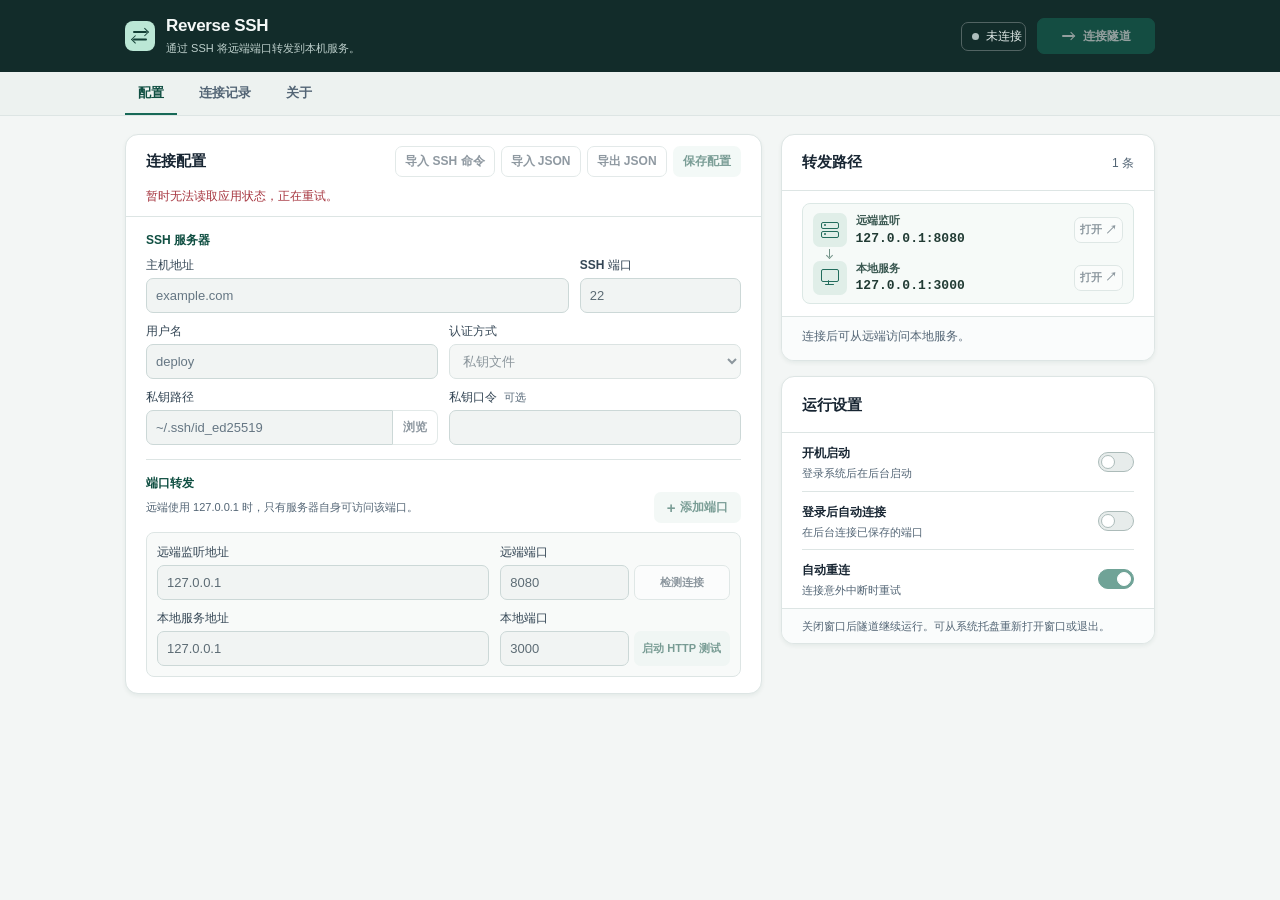
==== internal/ui/index.html @ db6bda7c "Publish Reverse SSH 1.5.1" ====
<!doctype html>
<html lang="zh-CN">
<head>
  <meta charset="utf-8">
  <meta name="viewport" content="width=device-width, initial-scale=1">
  <meta name="color-scheme" content="light">
  <title>Reverse SSH</title>
  <link rel="icon" href="data:,">
  <link rel="stylesheet" href="app.css">
  <script src="app.js" defer></script>
</head>
<body>
  <header class="app-header">
    <div class="topbar">
      <div class="shell topbar-inner">
        <div class="brand">
          <span class="app-icon" aria-hidden="true"><i></i><i></i></span>
          <div><h1>Reverse SSH</h1><p>通过 SSH 将远端端口转发到本机服务。</p></div>
        </div>
        <div class="topbar-actions">
          <div class="status-badge" id="statusBadge" data-state="idle"><span class="status-dot" aria-hidden="true"></span><span id="statusLabel" role="status">未连接</span></div>
          <button class="button button-primary" id="connectButton" type="submit" form="profileForm" disabled><span class="connect-icon" aria-hidden="true"></span><span id="connectText">连接隧道</span></button>
        </div>
      </div>
    </div>
    <div class="tabbar">
      <div class="shell tabs" id="appTabs" role="tablist" aria-label="应用页面">
        <button class="tab" id="configTab" type="button" role="tab" aria-selected="true" aria-controls="configPanel">配置</button>
        <button class="tab" id="logsTab" type="button" role="tab" aria-selected="false" aria-controls="logsPanel" tabindex="-1">连接记录</button>
        <button class="tab" id="aboutTab" type="button" role="tab" aria-selected="false" aria-controls="aboutPanel" tabindex="-1">关于</button>
      </div>
    </div>
  </header>
  <main class="shell main">
    <section class="layout tab-panel" id="configPanel" role="tabpanel" aria-labelledby="configTab" tabindex="0">
      <form class="panel config" id="profileForm" autocomplete="off">
        <div class="panel-head">
          <h2>连接配置</h2>
          <div class="config-actions">
            <button class="button button-secondary" id="importCommandButton" type="button" disabled>导入 SSH 命令</button>
            <button class="button button-secondary" id="importButton" type="button" aria-label="导入 JSON 配置" disabled>导入 JSON</button>
            <button class="button button-secondary" id="exportButton" type="button" aria-label="导出 JSON 配置" disabled>导出 JSON</button>
            <button class="button button-quiet" id="saveButton" type="button" disabled>保存配置</button>
          </div>
          <p class="form-message config-message" id="configMessage" role="status" hidden></p>
          <p class="form-message config-message" id="formMessage" role="status" hidden></p>
        </div>
        <fieldset class="section" id="serverSection" disabled>
          <legend>SSH 服务器</legend>
          <div class="fields address-fields">
            <label>主机地址<input name="host" type="text" placeholder="example.com" spellcheck="false" autocapitalize="off" required></label>
            <label>SSH 端口<input name="sshPort" type="number" min="1" max="65535" value="22" required></label>
          </div>
          <div class="fields equal-fields">
            <label>用户名<input name="user" type="text" placeholder="deploy" spellcheck="false" autocapitalize="off" required></label>
            <label>认证方式<select name="auth"><option value="key">私钥文件</option><option value="password">密码</option><option value="agent">SSH Agent</option></select></label>
          </div>
          <div class="fields equal-fields" id="keyFields">
            <div><label for="keyPath">私钥路径</label><div class="input-group"><input id="keyPath" name="keyPath" type="text" placeholder="~/.ssh/id_ed25519" spellcheck="false" autocapitalize="off"><button class="button button-secondary" id="pickKey" type="button" title="选择私钥文件">浏览</button></div></div>
            <label>私钥口令 <small>可选</small><input name="passphrase" type="password" autocomplete="off"></label>
          </div>
          <div class="fields equal-fields" id="passwordFields" hidden>
            <label>SSH 密码<input name="password" type="password" autocomplete="off" aria-describedby="passwordStorageStatus"></label>
            <div class="password-storage">
              <label class="password-consent"><input id="rememberPassword" name="rememberPassword" type="checkbox" aria-describedby="passwordStorageHelp">保存密码（加密）</label>
              <p id="passwordStorageHelp">密码以 AES 加密保存在本机，密钥固定内置于应用。</p>
              <p id="passwordStorageStatus" role="status" hidden></p>
            </div>
          </div>
        </fieldset>
        <fieldset class="section forward-section" id="forwardSection">
          <legend>端口转发</legend>
          <div class="forward-actions">
            <p class="input-note" id="bindHint">远端使用 127.0.0.1 时，只有服务器自身可访问该端口。</p>
            <button class="button button-quiet" id="addForward" type="button" aria-describedby="forwardLimit" disabled><span class="plus-icon" aria-hidden="true">+</span>添加端口</button>
          </div>
          <p class="input-note forward-limit" id="forwardLimit" hidden>已达到 64 条转发上限。</p>
          <div class="forward-list" id="forwardList"></div>
        </fieldset>
      </form>
      <aside class="side">
        <section class="panel route-panel" aria-labelledby="routeTitle">
          <div class="panel-head"><h2 id="routeTitle">转发路径</h2><span class="route-count" id="routeCount"></span></div>
          <ol class="route-list" id="routeList" aria-labelledby="routeTitle"></ol>
          <section class="detached-test-panel" id="detachedTestPanel" aria-labelledby="detachedTestTitle" hidden>
            <h3 id="detachedTestTitle">其他测试服务</h3>
            <ul class="detached-tests" id="detachedTests" aria-labelledby="detachedTestTitle"></ul>
          </section>
          <div class="route-footer"><span id="statusMessage" role="status">连接后可从远端访问本地服务。</span></div>
        </section>
        <section class="panel settings" aria-labelledby="settingsTitle">
          <div class="panel-head"><h2 id="settingsTitle">运行设置</h2></div>
          <div class="setting-row">
            <div><label for="autoStart">开机启动</label><p id="startNote">登录系统后在后台启动</p></div>
            <input class="switch" type="checkbox" role="switch" id="autoStart" aria-describedby="startNote" disabled>
          </div>
          <div class="setting-row" id="autoConnectRow">
            <div><label for="autoConnect">登录后自动连接</label><p id="autoConnectNote">在后台连接已保存的端口</p></div>
            <input class="switch" form="profileForm" name="autoConnect" type="checkbox" role="switch" id="autoConnect" aria-describedby="autoConnectNote" disabled>
          </div>
          <div class="setting-row" id="reconnectRow">
            <div><label for="reconnect">自动重连</label><p id="reconnectNote">连接意外中断时重试</p></div>
            <input class="switch" form="profileForm" name="reconnect" type="checkbox" role="switch" id="reconnect" aria-describedby="reconnectNote" checked disabled>
          </div>
          <p class="background-note" id="backgroundNote">关闭窗口后隧道继续运行。</p>
          <p class="settings-message" id="settingsMessage" role="status" hidden></p>
        </section>
      </aside>
    </section>
    <section class="panel activity tab-panel" id="logsPanel" role="tabpanel" aria-labelledby="logsTab" tabindex="0" hidden>
      <div class="panel-head"><h2>连接记录</h2></div>
      <p class="activity-empty" id="activityEmpty">暂无连接记录</p>
      <ol class="activity-list" id="activityList" aria-label="连接事件" hidden></ol>
    </section>
    <section class="panel about tab-panel" id="aboutPanel" role="tabpanel" aria-labelledby="aboutTab" tabindex="0" hidden>
      <div class="panel-head"><h2>关于 Reverse SSH</h2></div>
      <div class="about-content">
        <p>Reverse SSH 是一款桌面 SSH 反向转发工具。它用一条 SSH 隧道将多个远端端口转发到本机服务，并支持后台运行。</p>
        <button class="button button-secondary" id="openGitHub" type="button" aria-label="在默认浏览器打开 GitHub 项目">GitHub</button>
        <p class="form-message" id="githubMessage" role="status" hidden></p>
        <p class="about-copyright">© 2026 Reverse SSH</p>
      </div>
    </section>
  </main>
  <template id="forwardTemplate">
    <div class="forward-entry" data-forward role="group">
      <div class="forward-entry-head">
        <span class="forward-name"></span>
        <button class="button button-remove" type="button" data-remove-forward>移除</button>
      </div>
      <div class="fields forward-endpoint-fields">
        <label>远端监听地址<input data-forward-field="remoteBind" type="text" spellcheck="false" autocapitalize="off" aria-describedby="bindHint" required></label>
        <div class="forward-port">
          <label>远端端口<input data-forward-field="remotePort" type="number" min="1" max="65535" required></label>
          <button class="button button-secondary forward-check-button" type="button" data-check-action disabled>检测连接</button>
        </div>
      </div>
      <div class="fields forward-endpoint-fields">
        <label>本地服务地址<input data-forward-field="localHost" type="text" spellcheck="false" autocapitalize="off" required></label>
        <div class="forward-port forward-local-port">
          <label>本地端口<input data-forward-field="localPort" type="number" min="1" max="65535" required></label>
          <button class="button button-quiet route-test-button" type="button" data-test-action disabled>启动 HTTP 测试</button>
        </div>
      </div>
      <p class="test-status" data-test-status role="status" hidden></p>
      <p class="route-feedback" data-test-feedback role="status" hidden></p>
      <p class="route-feedback" data-check-feedback role="status" hidden></p>
      <dl class="check-results" data-check-results role="status" aria-label="HTTP 连接检测结果" hidden>
        <div class="check-result" data-check-side="local">
          <dt>本地</dt>
          <dd><span class="check-value" data-check-value></span><span class="check-latency" data-check-latency hidden></span></dd>
        </div>
        <div class="check-result" data-check-side="remote">
          <dt>远端</dt>
          <dd><span class="check-value" data-check-value></span><span class="check-latency" data-check-latency hidden></span><span class="check-path" data-check-via hidden>经 SSH</span></dd>
        </div>
      </dl>
    </div>
  </template>
  <template id="routeTemplate">
    <li class="route" data-route>
      <div class="route-endpoint">
        <div class="node-icon remote-icon" aria-hidden="true"><i></i><i></i></div>
        <div class="node-copy"><h3>远端监听</h3><p class="endpoint" data-remote-endpoint></p></div>
        <button class="button button-secondary route-open" type="button" data-route-action="remote" title="在浏览器打开远端 HTTP 地址">打开<span aria-hidden="true">↗</span></button>
      </div>
      <div class="route-link" aria-hidden="true"></div>
      <div class="route-endpoint">
        <div class="node-icon local-icon" aria-hidden="true"><i></i></div>
        <div class="node-copy"><h3>本地服务</h3><p class="endpoint" data-local-endpoint></p></div>
        <button class="button button-secondary route-open" type="button" data-route-action="local" title="在浏览器打开本地 HTTP 地址">打开<span aria-hidden="true">↗</span></button>
      </div>
      <p class="route-feedback" data-route-feedback role="status" hidden></p>
    </li>
  </template>
  <template id="detachedTestTemplate">
    <li class="detached-test">
      <p class="endpoint" data-local-endpoint></p>
      <button class="button button-secondary route-test-button" type="button" data-test-action>停止 HTTP 测试</button>
      <p class="route-feedback" data-test-feedback role="status" hidden></p>
    </li>
  </template>
  <dialog id="importDialog" aria-labelledby="importTitle">
    <div class="dialog-content">
      <h2 id="importTitle">导入配置</h2>
      <p>导入配置会覆盖尚未保存的修改。</p>
      <div class="dialog-actions">
        <button class="button button-secondary" id="cancelImport" type="button" autofocus>取消</button>
        <button class="button button-primary" id="confirmImport" type="button">选择配置文件</button>
      </div>
    </div>
  </dialog>
  <dialog id="commandDialog" aria-labelledby="commandTitle" aria-describedby="commandHelp">
    <form class="dialog-content command-form" id="commandForm" autocomplete="off">
      <h2 id="commandTitle">导入 SSH 命令</h2>
      <p id="commandHelp">粘贴带有 <code>-R</code> 的 SSH 命令，将其中的服务器和转发参数填入配置草稿。</p>
      <label for="sshCommand">SSH 命令</label>
      <textarea id="sshCommand" name="command" rows="5" placeholder="ssh -N -R 8080:127.0.0.1:3000 deploy@example.com" autocomplete="off" autocapitalize="off" autocorrect="off" spellcheck="false" required autofocus></textarea>
      <p class="form-message" id="commandError" role="alert" hidden></p>
      <div class="dialog-actions">
        <button class="button button-secondary" id="cancelCommand" type="button">取消</button>
        <button class="button button-primary" id="applyCommand" type="submit">解析并填入</button>
      </div>
    </form>
  </dialog>
  <dialog id="trustDialog" aria-labelledby="trustTitle">
    <div class="dialog-content">
      <h2 id="trustTitle">验证 SSH 主机</h2>
      <p>首次连接此主机。请通过可信渠道核对下方指纹。</p>
      <dl class="fingerprint">
        <div><dt>主机</dt><dd id="trustHost"></dd></div>
        <div id="trustAlgorithmRow"><dt>算法</dt><dd id="trustAlgorithm"></dd></div>
        <div><dt>指纹</dt><dd id="trustFingerprint"></dd></div>
      </dl>
      <p class="form-message" id="trustError" role="alert" hidden></p>
      <div class="dialog-actions">
        <button class="button button-secondary" id="rejectTrust" type="button" autofocus>取消连接</button>
        <button class="button button-primary" id="acceptTrust" type="button">信任并连接</button>
      </div>
    </div>
  </dialog>
</body>
</html>
---- internal/ui/app.css ----
:root {
  color: #172532;
  background: #f3f6f5;
  font: 14px/1.5 -apple-system, BlinkMacSystemFont, "Segoe UI", "PingFang SC", "Microsoft YaHei", sans-serif;
  --ink: #172532;
  --muted: #536575;
  --line: #dde5e4;
  --teal: #176957;
  --teal-dark: #104f42;
  --teal-light: #e5f2ed;
  --danger: #a6353f;
  --focus: #277b68;
  --mono: ui-monospace, "SF Mono", Consolas, "Liberation Mono", monospace;
  scroll-padding-top: 126px;
}

*, *::before, *::after { box-sizing: border-box; }
body, h1, h2, h3, p, dl, dd { margin: 0; }
button, input, select, textarea { font: inherit; }
button { cursor: pointer; }
button:disabled, input:disabled, select:disabled { cursor: default; }
[hidden] { display: none !important; }
.shell { width: min(100% - 64px, 1030px); margin-inline: auto; }

.app-header { position: sticky; top: 0; z-index: 3; }
.topbar { background: #122c2a; color: #f4f8f7; }
.topbar-inner { min-height: 72px; display: flex; align-items: center; justify-content: space-between; gap: 16px; }
.brand { display: flex; flex: 1 1 auto; min-width: 0; align-items: center; gap: 11px; }
.brand h1 { font-size: 17px; font-weight: 700; line-height: 1.3; letter-spacing: -.02em; }
.brand p { margin-top: 3px; color: #bed0cc; font-size: 11px; }
.topbar-actions { display: flex; flex: 0 0 auto; align-items: center; gap: 11px; }
.app-icon { position: relative; flex: 0 0 30px; height: 30px; border-radius: 8px; background: #bbe7d5; color: #133f35; }
.app-icon i { position: absolute; left: 8px; top: 10px; width: 14px; height: 1.5px; border-radius: 2px; background: currentColor; }
.app-icon i:last-child { top: 18px; transform: rotate(180deg); }
.app-icon i::after { content: ''; position: absolute; top: -2px; right: 0; width: 5.5px; height: 5.5px; border: solid currentColor; border-width: 1.5px 1.5px 0 0; transform: rotate(45deg); }
.status-badge { display: inline-flex; align-items: center; gap: 7px; min-height: 29px; padding: 3px 10px; border: 1px solid #526463; border-radius: 7px; color: #e3ecea; font-size: 12px; white-space: nowrap; }
.status-dot { flex: 0 0 7px; height: 7px; border-radius: 50%; background: #aebebd; }
.status-badge[data-state="connected"] { border-color: #427a69; background: #183f35; color: #dbf5e9; }
.status-badge[data-state="connected"] .status-dot { background: #7fe1b7; }
.status-badge[data-state="connecting"] .status-dot,
.status-badge[data-state="reconnecting"] .status-dot,
.status-badge[data-state="hostkey"] .status-dot { background: #f2c57d; }
.status-badge[data-state="error"] .status-dot { background: #f5a9ac; }

.tabbar { background: #edf2f0; border-bottom: 1px solid var(--line); }
.tabs { display: flex; gap: 9px; }
.tab { min-height: 43px; padding: 0 13px; border: 0; border-bottom: 2px solid transparent; background: transparent; color: var(--muted); font-size: 13px; font-weight: 650; }
.tab:hover { background: #e3ebe7; color: var(--ink); }
.tab[aria-selected="true"] { border-bottom-color: var(--teal); color: var(--teal-dark); }
.tab:focus-visible, .tab-panel:focus-visible { outline: 2px solid var(--focus); outline-offset: -3px; }
.main { padding-block: 18px 20px; }
.layout { display: grid; grid-template-columns: minmax(0, 1.7fr) minmax(280px, 1fr); gap: 19px; align-items: start; }
.panel { min-width: 0; overflow: hidden; border: 1px solid var(--line); border-radius: 13px; background: #fff; box-shadow: 0 2px 4px #173b3210; }
.config { padding-bottom: 16px; }
.panel-head { min-height: 56px; padding: 11px 20px; display: flex; align-items: center; justify-content: space-between; gap: 10px; border-bottom: 1px solid var(--line); }
h2 { font-size: 15px; font-weight: 700; }
.config > .panel-head { flex-wrap: wrap; }
.config-actions { display: flex; flex-wrap: wrap; gap: 6px; margin-left: auto; }
.config-actions .button { min-height: 31px; padding-inline: 9px; }
.config-message { flex-basis: 100%; }
.section { display: block; min-inline-size: 0; border: 0; padding: 0; margin: 14px 20px 0; }
.section + .section { padding-top: 14px; border-top: 1px solid var(--line); }
.section legend { float: left; width: 100%; padding: 0; margin: 0 0 7px; color: var(--teal-dark); font-size: 12px; font-weight: 700; }
.fields { clear: both; display: grid; gap: 11px; }
.fields + .fields { margin-top: 9px; }
.address-fields { grid-template-columns: minmax(0, 1fr) minmax(86px, .38fr); }
.equal-fields { grid-template-columns: repeat(2, minmax(0, 1fr)); }
.fields label { display: block; min-width: 0; color: #344655; font-size: 12px; font-weight: 590; }
.fields small { margin-left: 4px; color: var(--muted); font-size: 11px; font-weight: 400; }
.fields input, .fields select { display: block; width: 100%; height: 35px; margin-top: 4px; padding: 6px 9px; border: 1px solid #ccd8d7; border-radius: 7px; background: #fcfdfd; color: var(--ink); font-size: 13px; font-weight: 430; }
.fields input::placeholder { color: #657683; opacity: 1; }
.fields input:disabled, .fields select:disabled { background: #f1f4f3; color: #5c6b74; }
.fields input:focus, .fields select:focus { border-color: var(--focus); outline: 2px solid #3b927a44; outline-offset: 0; }
.fields .password-consent { display: flex; align-items: center; gap: 7px; width: fit-content; }
.fields .password-consent input { width: 15px; height: 15px; margin: 0; padding: 0; accent-color: var(--teal); }
.fields .password-consent input:disabled { opacity: .6; }
.password-storage { align-self: start; }
.password-storage p { margin-top: 4px; color: var(--muted); font-size: 11px; }
.password-storage p[data-error="true"] { color: var(--danger); }
.input-group { display: flex; align-items: stretch; margin-top: 4px; }
.input-group input { min-width: 0; margin-top: 0; border-radius: 7px 0 0 7px; }
.input-group input:focus { z-index: 1; }
.input-group .button { flex: 0 0 auto; border-left: 0; border-radius: 0 7px 7px 0; min-height: 35px; padding-inline: 10px; }
.input-note { margin-top: 7px; color: var(--muted); font-size: 11px; }
.forward-section legend { margin-bottom: 0; }
.forward-actions { clear: both; display: flex; align-items: center; justify-content: space-between; gap: 10px; margin-bottom: 9px; }
.forward-actions .input-note { margin: 0; }
.forward-actions .button { gap: 4px; }
.plus-icon { font-size: 15px; line-height: 1; }
.forward-limit { margin: 0 0 8px; }
.forward-list { display: grid; gap: 9px; }
.forward-entry { padding: 10px; border: 1px solid var(--line); border-radius: 8px; background: #f8faf9; }
.forward-entry-head { display: flex; justify-content: space-between; align-items: center; gap: 8px; margin-bottom: 5px; }
.forward-name { color: var(--teal-dark); font-size: 12px; font-weight: 680; }
.forward-endpoint-fields { grid-template-columns: minmax(0, 1.45fr) minmax(192px, 1fr); }
.forward-port { display: grid; grid-template-columns: minmax(0, 1fr) auto; align-items: end; gap: 5px; }
.forward-port .button { min-width: 96px; min-height: 35px; padding: 4px 7px; font-size: 11px; }
.button-remove { min-height: 23px; padding: 2px 6px; color: var(--muted); background: transparent; }
.button-remove:hover:enabled { color: var(--danger); background: #f9ebec; }

.button { min-height: 34px; display: inline-flex; align-items: center; justify-content: center; gap: 8px; padding: 5px 12px; border: 1px solid transparent; border-radius: 7px; font-size: 12px; font-weight: 640; line-height: 1.35; white-space: nowrap; transition: background-color 120ms ease, border-color 120ms ease; }
.button:focus-visible, .switch:focus-visible { outline: 2px solid var(--focus); outline-offset: 3px; }
.button:disabled { opacity: .55; }
.button-quiet { min-height: 31px; background: #eaf4f0; color: var(--teal-dark); }
.button-quiet:hover:enabled { background: #dcefe6; }
.button-secondary { border-color: #ccd8d7; background: #fff; color: #344655; }
.button-secondary:hover:enabled { background: #eef4f2; }
.button-primary { border-color: var(--teal); background: var(--teal); color: #fff; }
.button-primary:hover:enabled { border-color: var(--teal-dark); background: var(--teal-dark); }
.button-stop { background: #fff; border-color: #cbd9d7; color: #263e42; }
.button-stop:hover:enabled { background: #edf4f1; border-color: #afc5c0; }
#connectButton { min-width: 118px; min-height: 36px; }
.connect-icon { position: relative; width: 13px; height: 12px; }
.connect-icon::before { content: ''; position: absolute; left: 0; top: 5px; width: 12px; height: 1.5px; border-radius: 1px; background: currentColor; }
.connect-icon::after { content: ''; position: absolute; right: 1px; top: 3px; width: 6px; height: 6px; border: solid currentColor; border-width: 1.5px 1.5px 0 0; transform: rotate(45deg); }
.button-stop .connect-icon::before { width: 9px; height: 9px; left: 2px; top: 1.5px; background: transparent; border: 1.5px solid currentColor; border-radius: 2px; }
.button-stop .connect-icon::after { display: none; }
.form-message, .settings-message { color: var(--teal-dark); min-width: 0; overflow-wrap: anywhere; font-size: 12px; }
.form-message[data-error="true"], .settings-message[data-error="true"] { color: var(--danger); }

.side { display: grid; gap: 15px; }
.route-count { color: var(--muted); font-size: 12px; font-variant-numeric: tabular-nums; }
.route-list { display: grid; gap: 8px; margin: 0; padding: 12px 20px; list-style: none; max-height: min(43vh, 340px); overflow-y: auto; }
.route-list:focus-visible { outline: 2px solid var(--focus); outline-offset: -2px; }
.route { padding: 8px 10px; border: 1px solid #dce8e5; border-radius: 8px; background: #f6faf8; }
.route-panel[data-state="connected"] .route { border-color: #bfdbd0; }
.route-endpoint { display: flex; align-items: center; gap: 9px; }
.node-icon { position: relative; flex: 0 0 34px; height: 34px; border-radius: 7px; background: #e0eee8; color: #236d5d; }
.remote-icon i { position: absolute; top: 9px; left: 8px; width: 18px; height: 7px; border: 1.5px solid currentColor; border-radius: 2px; }
.remote-icon i + i { top: 18px; }
.remote-icon i::before { content: ''; position: absolute; top: 1px; left: 2px; width: 2px; height: 2px; border-radius: 50%; background: currentColor; }
.local-icon i { position: absolute; top: 8px; left: 8px; width: 18px; height: 13px; border: 1.5px solid currentColor; border-radius: 2px; }
.local-icon i::before { content: ''; position: absolute; top: 10px; left: 6px; width: 1.5px; height: 5px; border-radius: 2px; background: currentColor; }
.local-icon i::after { content: ''; position: absolute; top: 14px; left: 3px; width: 9px; height: 1.5px; border-radius: 2px; background: currentColor; }
.node-copy { min-width: 0; }
.route h3 { color: #395750; font-size: 11px; font-weight: 640; }
.endpoint { margin-top: 1px; font: 650 13px/1.4 var(--mono); color: #213b34; overflow-wrap: anywhere; }
.route-link { position: relative; width: 34px; height: 12px; color: #719287; }
.route-link::before { content: ''; position: absolute; top: 1px; height: 8px; left: 16px; border-left: 1px solid currentColor; }
.route-link::after { content: ''; position: absolute; top: 5px; left: 14px; width: 5px; height: 5px; border-right: 1px solid currentColor; border-bottom: 1px solid currentColor; transform: rotate(45deg); }
.route-panel[data-state="connected"] .route-link { color: var(--teal); }
.route-footer { min-height: 44px; padding: 10px 20px; border-top: 1px solid var(--line); background: #fafcfc; color: var(--muted); font-size: 12px; overflow-wrap: anywhere; }
.route-panel[data-state="error"] .route-footer { color: var(--danger); }
.route-open { min-height: 26px; margin-left: auto; gap: 3px; padding: 3px 5px; font-size: 11px; }
.route-open span { font-size: 12px; }
.route-test-button { min-height: 27px; padding: 4px 7px; font-size: 11px; }
.test-status { margin-top: 5px; color: var(--teal-dark); font-size: 11px; }
.test-status::before { content: ''; display: inline-block; width: 6px; height: 6px; margin-right: 5px; border-radius: 100%; background: var(--teal); vertical-align: 1px; }
.route-feedback { margin-top: 6px; color: var(--muted); font-size: 11px; overflow-wrap: anywhere; }
.route-feedback[data-error="true"] { color: var(--danger); }
.check-results { margin-top: 7px; padding: 0 8px; border: 1px solid var(--line); border-radius: 7px; background: #fff; }
.check-result { display: grid; grid-template-columns: 26px minmax(0, 1fr); gap: 7px; align-items: baseline; padding: 5px 0; color: var(--muted); font-size: 11px; }
.check-result + .check-result { border-top: 1px solid var(--line); }
.check-result dt { color: var(--ink); font-weight: 650; }
.check-result dd { display: flex; flex-wrap: wrap; align-items: baseline; gap: 3px 8px; margin: 0; }
.check-value { min-width: 0; overflow-wrap: anywhere; }
.check-result[data-ok="true"] .check-value { color: var(--teal-dark); }
.check-result[data-ok="false"] .check-value { color: var(--danger); }
.check-latency { font-variant-numeric: tabular-nums; white-space: nowrap; }
.check-path { padding: 0 4px; border-radius: 4px; background: #eaf4f0; color: var(--teal-dark); }
.detached-test-panel { padding: 9px 20px 0; border-top: 1px solid var(--line); }
.detached-test-panel h3 { color: var(--muted); font-size: 11px; font-weight: 640; }
.detached-tests { max-height: 170px; overflow-y: auto; margin: 4px 0 0; padding: 0; list-style: none; }
.detached-tests:focus-visible { outline: 2px solid var(--focus); outline-offset: -2px; }
.detached-test { display: flex; flex-wrap: wrap; align-items: center; justify-content: space-between; gap: 6px; padding: 8px 0; border-top: 1px solid var(--line); }
.detached-test .route-feedback { flex-basis: 100%; }

.setting-row { min-height: 57px; display: flex; align-items: center; justify-content: space-between; gap: 13px; margin-inline: 20px; padding-block: 9px; }
.setting-row + .setting-row { border-top: 1px solid var(--line); }
.setting-row label { font-size: 12px; font-weight: 680; }
.setting-row p { margin-top: 2px; color: var(--muted); font-size: 11px; }
.background-note { padding: 9px 20px; border-top: 1px solid var(--line); background: #fafcfc; color: var(--muted); font-size: 11px; }
.settings-message { padding: 8px 20px 12px; border-top: 1px solid var(--line); }
.switch { position: relative; appearance: none; flex: 0 0 36px; height: 20px; margin: 0; border: 1px solid #78918e; border-radius: 14px; background: #d8e1e0; color: #fff; cursor: pointer; transition: background-color 120ms, border-color 120ms; }
.switch::after { content: ''; position: absolute; left: 2px; top: 2px; width: 14px; height: 14px; border: 1px solid #78918e; border-radius: 50%; background: currentColor; transition: transform 120ms; }
.switch:checked { border-color: var(--teal); background: var(--teal); }
.switch:checked::after { border-color: #fff; transform: translateX(16px); }
.switch:disabled { opacity: .61; }

.activity-empty { padding: 26px 20px; color: var(--muted); font-size: 13px; }
.activity-list { margin: 0; padding: 4px 20px; list-style: none; }
.activity-list li { display: grid; grid-template-columns: 68px minmax(0, 1fr); align-items: baseline; gap: 10px; padding: 10px 0; color: var(--muted); font-size: 12px; overflow-wrap: anywhere; }
.activity-list li + li { border-top: 1px solid var(--line); }
.activity-list time { font-family: var(--mono); font-size: 11px; }
.activity-list li[data-error="true"] { color: var(--danger); }
.about { max-width: 590px; }
.about-content { display: grid; justify-items: start; gap: 14px; padding: 18px 20px; color: var(--muted); }
.about-content .about-copyright { color: var(--muted); font-size: 12px; }

dialog { width: min(calc(100vw - 32px), 460px); max-height: calc(100vh - 32px); border: 1px solid var(--line); border-radius: 13px; background: #fff; color: var(--ink); padding: 0; box-shadow: 0 15px 55px #091d2344; }
dialog::backdrop { background: #102a2a77; }
.dialog-content { padding: 21px; }
.dialog-content h2 { font-size: 17px; }
.dialog-content > p { margin-top: 7px; color: var(--muted); font-size: 13px; }
.command-form label { display: block; margin-top: 13px; color: #344655; font-size: 12px; font-weight: 640; }
.command-form textarea { display: block; width: 100%; margin-top: 5px; padding: 9px 10px; resize: vertical; border: 1px solid #ccd8d7; border-radius: 7px; background: #fcfdfd; color: var(--ink); font: 12px/1.55 var(--mono); }
.command-form textarea:focus { border-color: var(--focus); outline: 2px solid #3b927a44; outline-offset: 0; }
.fingerprint { margin: 14px 0; padding: 11px; border: 1px solid var(--line); border-radius: 7px; background: #f7faf8; }
.fingerprint div { display: grid; grid-template-columns: 42px minmax(0, 1fr); gap: 8px; margin: 3px 0; }
.fingerprint dt { color: var(--muted); font-size: 12px; }
.fingerprint dd { font: 12px/1.5 var(--mono); overflow-wrap: anywhere; }
.dialog-actions { display: flex; justify-content: flex-end; flex-wrap: wrap; gap: 8px; margin-top: 17px; }

@media (max-width: 820px) {
  .shell { width: calc(100% - 32px); }
  .layout { grid-template-columns: minmax(0, 1.7fr) minmax(250px, 1fr); gap: 14px; }
  .config > .panel-head { padding-inline: 16px; }
  .config-actions { gap: 4px; }
  .config-actions .button { padding-inline: 5px; font-size: 11px; }
  .route-list { padding-inline: 14px; }
  .route { padding-inline: 8px; }
  .route-endpoint { gap: 7px; }
}
@media (max-height: 730px) {
  :root { scroll-padding-top: 110px; }
  .topbar-inner { min-height: 60px; }
  .tab { min-height: 39px; }
  .main { padding-block: 14px 16px; }
  .panel-head { min-height: 43px; padding-block: 6px; }
  .config { padding-bottom: 10px; }
  .section { margin-top: 9px; }
  .section + .section { padding-top: 8px; }
  .section legend { margin-bottom: 4px; }
  .fields + .fields { margin-top: 5px; }
  .fields input, .fields select, .input-group .button { height: 31px; min-height: 31px; margin-top: 2px; }
  .forward-port .button { min-height: 31px; }
  .input-group { margin-top: 2px; }
  .input-group input, .input-group .button { margin-top: 0; }
  .input-note { margin-top: 5px; }
  .route-list { padding-block: 9px; }
  .forward-actions { margin-bottom: 7px; }
  .forward-entry { padding: 8px; }
  .setting-row { min-height: 51px; }
}
@media (max-width: 680px) {
  .layout { grid-template-columns: minmax(0, 1fr); }
}
@media (max-width: 520px) {
  :root { scroll-padding-top: 150px; }
  .topbar-inner { flex-wrap: wrap; row-gap: 8px; padding-block: 9px; }
  .brand { flex: 1 1 225px; }
  .topbar-actions { margin-left: auto; }
}
@media (max-width: 370px) {
  .shell { width: calc(100% - 20px); }
  .panel-head, .activity-empty, .activity-list, .about-content, .route-list, .route-footer, .background-note, .detached-test-panel { padding-inline: 14px; }
  .section, .setting-row { margin-inline: 14px; }
  .fields { gap: 7px; }
  .forward-endpoint-fields { grid-template-columns: 1fr; }
  #keyFields, #passwordFields { grid-template-columns: minmax(0, 1fr); }
}
@media (prefers-reduced-motion: reduce) {
  .button, .switch, .switch::after { transition: none; }
}
@media (forced-colors: active) {
  .switch { appearance: auto; }
  .switch::after { display: none; }
}
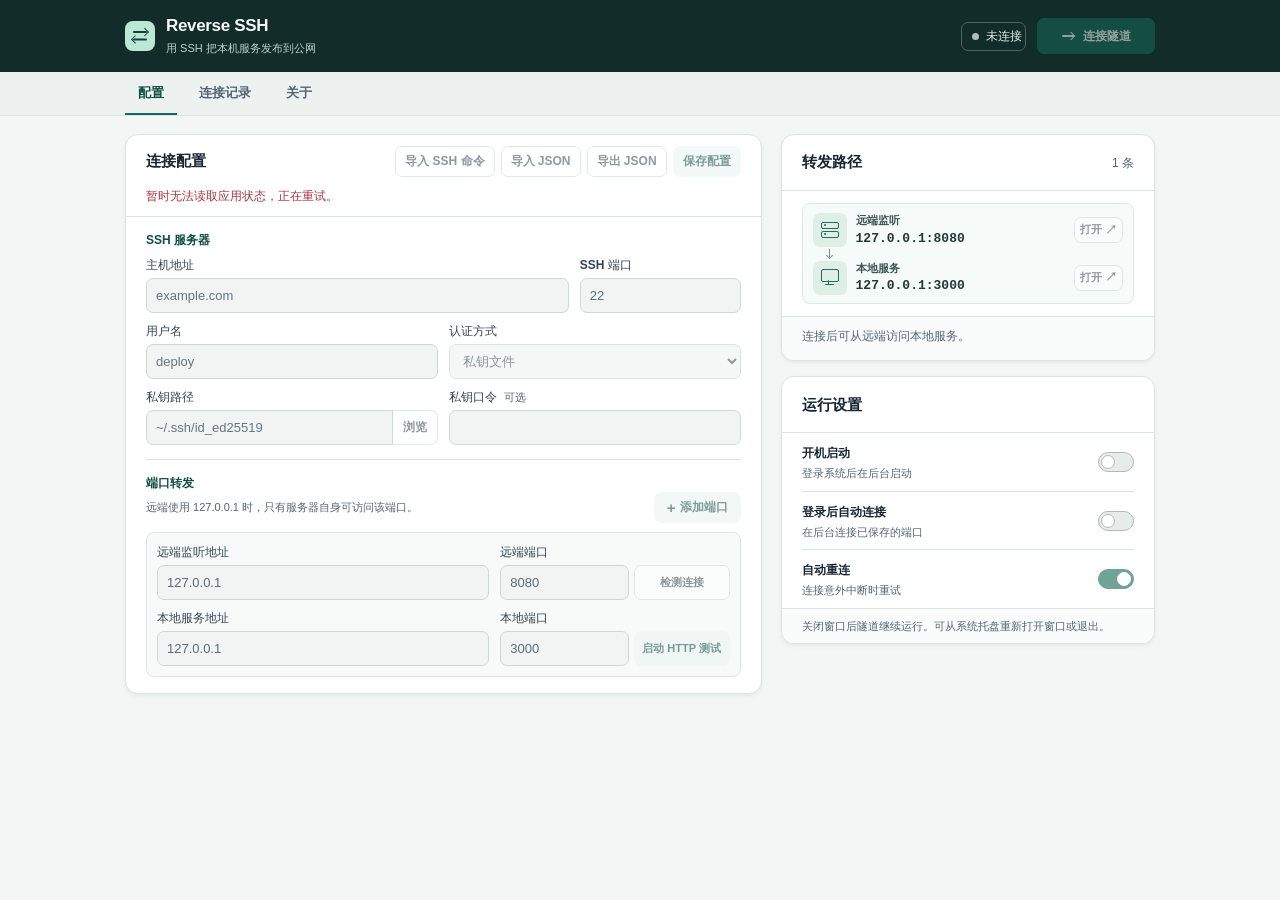
==== commit 76568801: "Update app introduction and link the project website" ====
--- a/internal/ui/index.html
+++ b/internal/ui/index.html
@@ -15,7 +15,7 @@
       <div class="shell topbar-inner">
         <div class="brand">
           <span class="app-icon" aria-hidden="true"><i></i><i></i></span>
-          <div><h1>Reverse SSH</h1><p>通过 SSH 将远端端口转发到本机服务。</p></div>
+          <div><h1>Reverse SSH</h1><p>用 SSH 把本机服务发布到公网</p></div>
         </div>
         <div class="topbar-actions">
           <div class="status-badge" id="statusBadge" data-state="idle"><span class="status-dot" aria-hidden="true"></span><span id="statusLabel" role="status">未连接</span></div>
@@ -115,9 +115,13 @@
     <section class="panel about tab-panel" id="aboutPanel" role="tabpanel" aria-labelledby="aboutTab" tabindex="0" hidden>
       <div class="panel-head"><h2>关于 Reverse SSH</h2></div>
       <div class="about-content">
-        <p>Reverse SSH 是一款桌面 SSH 反向转发工具。它用一条 SSH 隧道将多个远端端口转发到本机服务，并支持后台运行。</p>
-        <button class="button button-secondary" id="openGitHub" type="button" aria-label="在默认浏览器打开 GitHub 项目">GitHub</button>
-        <p class="form-message" id="githubMessage" role="status" hidden></p>
+        <p>Reverse SSH 是一款面向 macOS 和 Windows 的图形化 SSH 反向 TCP 转发工具。借助一台允许远程 TCP 转发的公网 SSH 服务器，本机没有公网 IP 也可以对外提供服务。</p>
+        <p>一条 SSH 连接可转发多个端口。应用支持后台运行，也可在登录系统时自动启动并连接已保存的隧道。</p>
+        <div class="about-actions" id="aboutActions">
+          <button class="button button-primary" id="openWebsite" type="button" data-about-page="website" aria-label="访问官网，在默认浏览器打开">访问官网</button>
+          <button class="button button-secondary" id="openGitHub" type="button" data-about-page="github" aria-label="在默认浏览器打开 GitHub 项目">GitHub</button>
+        </div>
+        <p class="form-message" id="aboutMessage" role="status" hidden></p>
         <p class="about-copyright">© 2026 Reverse SSH</p>
       </div>
     </section>
--- a/internal/ui/app.css
+++ b/internal/ui/app.css
@@ -185,6 +185,7 @@
 .activity-list li[data-error="true"] { color: var(--danger); }
 .about { max-width: 590px; }
 .about-content { display: grid; justify-items: start; gap: 14px; padding: 18px 20px; color: var(--muted); }
+.about-actions { display: flex; flex-wrap: wrap; gap: 8px; }
 .about-content .about-copyright { color: var(--muted); font-size: 12px; }
 
 dialog { width: min(calc(100vw - 32px), 460px); max-height: calc(100vh - 32px); border: 1px solid var(--line); border-radius: 13px; background: #fff; color: var(--ink); padding: 0; box-shadow: 0 15px 55px #091d2344; }
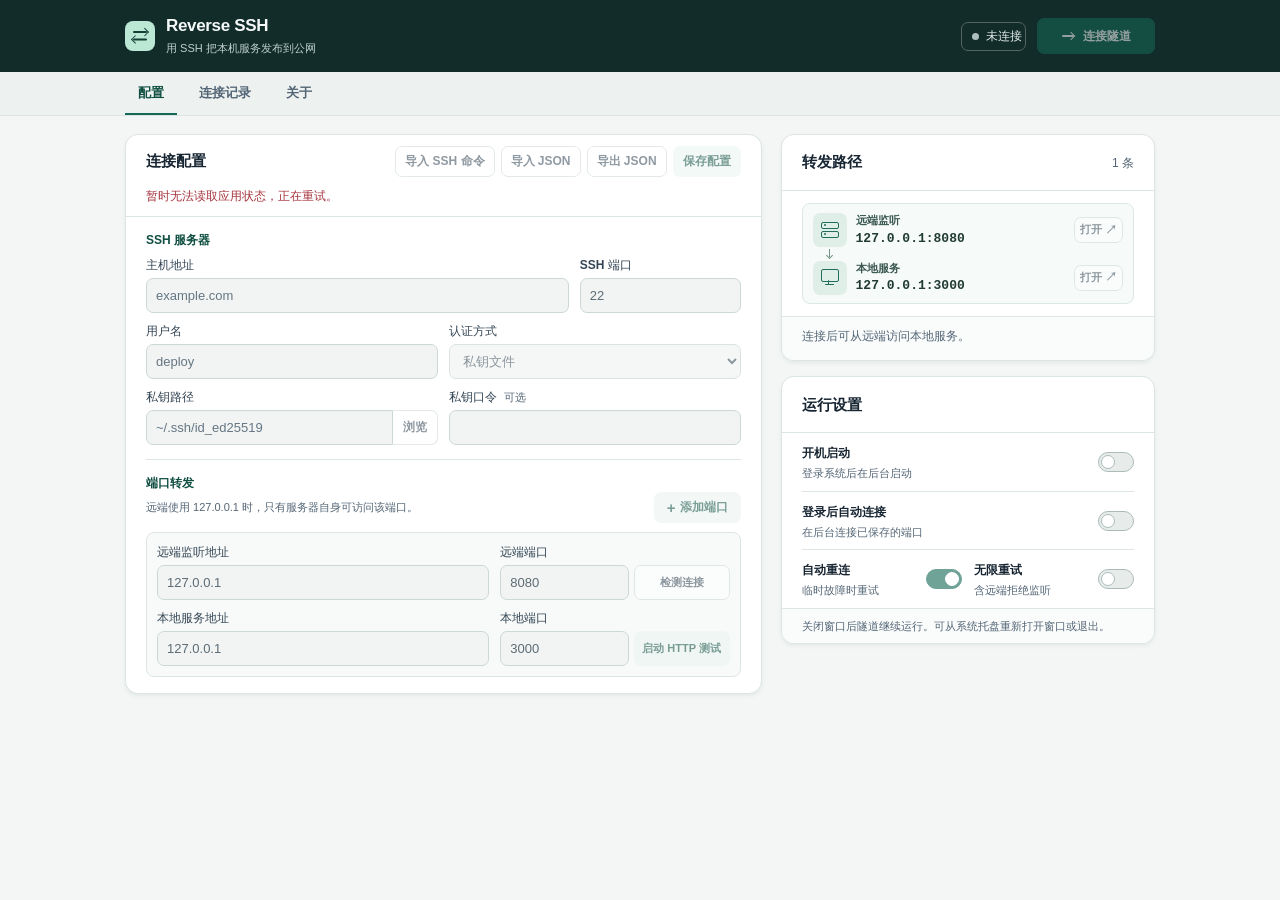
==== commit deee0b69: "Add unlimited SSH retries and diagnostic log management Retry refused remote listeners when enabled." ====
--- a/internal/ui/index.html
+++ b/internal/ui/index.html
@@ -98,9 +98,15 @@
             <div><label for="autoConnect">登录后自动连接</label><p id="autoConnectNote">在后台连接已保存的端口</p></div>
             <input class="switch" form="profileForm" name="autoConnect" type="checkbox" role="switch" id="autoConnect" aria-describedby="autoConnectNote" disabled>
           </div>
-          <div class="setting-row" id="reconnectRow">
-            <div><label for="reconnect">自动重连</label><p id="reconnectNote">连接意外中断时重试</p></div>
-            <input class="switch" form="profileForm" name="reconnect" type="checkbox" role="switch" id="reconnect" aria-describedby="reconnectNote" checked disabled>
+          <div class="setting-row retry-settings">
+            <div class="retry-setting">
+              <div><label for="reconnect">自动重连</label><p id="reconnectNote">临时故障时重试</p></div>
+              <input class="switch" form="profileForm" name="reconnect" type="checkbox" role="switch" id="reconnect" aria-describedby="reconnectNote" checked disabled>
+            </div>
+            <div class="retry-setting">
+              <div><label for="retryForever">无限重试</label><p id="retryForeverNote">含远端拒绝监听</p></div>
+              <input class="switch" form="profileForm" name="retryForever" type="checkbox" role="switch" id="retryForever" aria-describedby="retryForeverNote" disabled>
+            </div>
           </div>
           <p class="background-note" id="backgroundNote">关闭窗口后隧道继续运行。</p>
           <p class="settings-message" id="settingsMessage" role="status" hidden></p>
@@ -122,6 +128,32 @@
           <button class="button button-secondary" id="openGitHub" type="button" data-about-page="github" aria-label="在默认浏览器打开 GitHub 项目">GitHub</button>
         </div>
         <p class="form-message" id="aboutMessage" role="status" hidden></p>
+        <section class="log-management" aria-labelledby="logManagementTitle">
+          <div class="log-management-head">
+            <h3 id="logManagementTitle">诊断日志</h3>
+            <p id="logUsage">正在读取日志占用…</p>
+          </div>
+          <form class="log-limit-form" id="logLimitForm">
+            <label for="logMaxMiB">日志容量上限（MiB）</label>
+            <div class="log-limit-controls">
+              <input id="logMaxMiB" type="number" min="1" max="256" step="1" value="16" required disabled>
+              <button class="button button-secondary" id="saveLogLimit" type="submit" disabled>保存上限</button>
+            </div>
+          </form>
+          <div class="about-actions">
+            <button class="button button-secondary" id="exportLogs" type="button" disabled>导出日志 ZIP</button>
+            <button class="button button-secondary" id="clearLogs" type="button" aria-controls="clearLogPrompt" aria-expanded="false" disabled>清空日志</button>
+          </div>
+          <div class="log-clear-prompt" id="clearLogPrompt" role="group" aria-labelledby="clearLogQuestion" hidden>
+            <p id="clearLogQuestion">清空已保存在本机的诊断日志和当前连接记录？</p>
+            <div class="about-actions">
+              <button class="button button-secondary" id="cancelClearLogs" type="button">取消</button>
+              <button class="button button-secondary log-clear-confirm" id="confirmClearLogs" type="button">确认清空</button>
+            </div>
+          </div>
+          <p class="form-message" id="logStorageError" role="status" hidden></p>
+          <p class="form-message" id="logActionMessage" role="status" hidden></p>
+        </section>
         <p class="about-copyright">© 2026 Reverse SSH</p>
       </div>
     </section>
--- a/internal/ui/app.css
+++ b/internal/ui/app.css
@@ -169,6 +169,8 @@
 .setting-row + .setting-row { border-top: 1px solid var(--line); }
 .setting-row label { font-size: 12px; font-weight: 680; }
 .setting-row p { margin-top: 2px; color: var(--muted); font-size: 11px; }
+.retry-settings { display: grid; grid-template-columns: repeat(2, minmax(0, 1fr)); gap: 12px; }
+.retry-setting { display: flex; align-items: center; justify-content: space-between; gap: 6px; }
 .background-note { padding: 9px 20px; border-top: 1px solid var(--line); background: #fafcfc; color: var(--muted); font-size: 11px; }
 .settings-message { padding: 8px 20px 12px; border-top: 1px solid var(--line); }
 .switch { position: relative; appearance: none; flex: 0 0 36px; height: 20px; margin: 0; border: 1px solid #78918e; border-radius: 14px; background: #d8e1e0; color: #fff; cursor: pointer; transition: background-color 120ms, border-color 120ms; }
@@ -187,6 +189,18 @@
 .about-content { display: grid; justify-items: start; gap: 14px; padding: 18px 20px; color: var(--muted); }
 .about-actions { display: flex; flex-wrap: wrap; gap: 8px; }
 .about-content .about-copyright { color: var(--muted); font-size: 12px; }
+.log-management { display: grid; gap: 10px; justify-items: start; width: 100%; min-width: 0; padding-top: 14px; border-top: 1px solid var(--line); }
+.log-management-head { display: flex; flex-wrap: wrap; justify-content: space-between; align-items: baseline; gap: 4px 12px; width: 100%; }
+.log-management-head h3 { color: var(--ink); font-size: 14px; }
+.log-management-head p { font-size: 12px; font-variant-numeric: tabular-nums; }
+.log-limit-form { display: grid; gap: 4px; }
+.log-limit-form label { color: var(--ink); font-size: 12px; font-weight: 650; }
+.log-limit-controls { display: flex; flex-wrap: wrap; gap: 8px; }
+.log-limit-controls input { width: 92px; min-height: 32px; padding: 4px 8px; border: 1px solid #ccd8d7; border-radius: 7px; color: var(--ink); background: #fcfdfd; }
+.log-limit-controls input:disabled { opacity: .65; }
+.log-limit-controls input:focus-visible { outline: 2px solid var(--focus); outline-offset: 2px; }
+.log-clear-prompt { display: grid; gap: 8px; justify-items: start; padding: 9px 11px; border: 1px solid var(--line); border-radius: 7px; background: #fafcfc; font-size: 12px; }
+.log-clear-prompt .log-clear-confirm { color: var(--danger); }
 
 dialog { width: min(calc(100vw - 32px), 460px); max-height: calc(100vh - 32px); border: 1px solid var(--line); border-radius: 13px; background: #fff; color: var(--ink); padding: 0; box-shadow: 0 15px 55px #091d2344; }
 dialog::backdrop { background: #102a2a77; }
